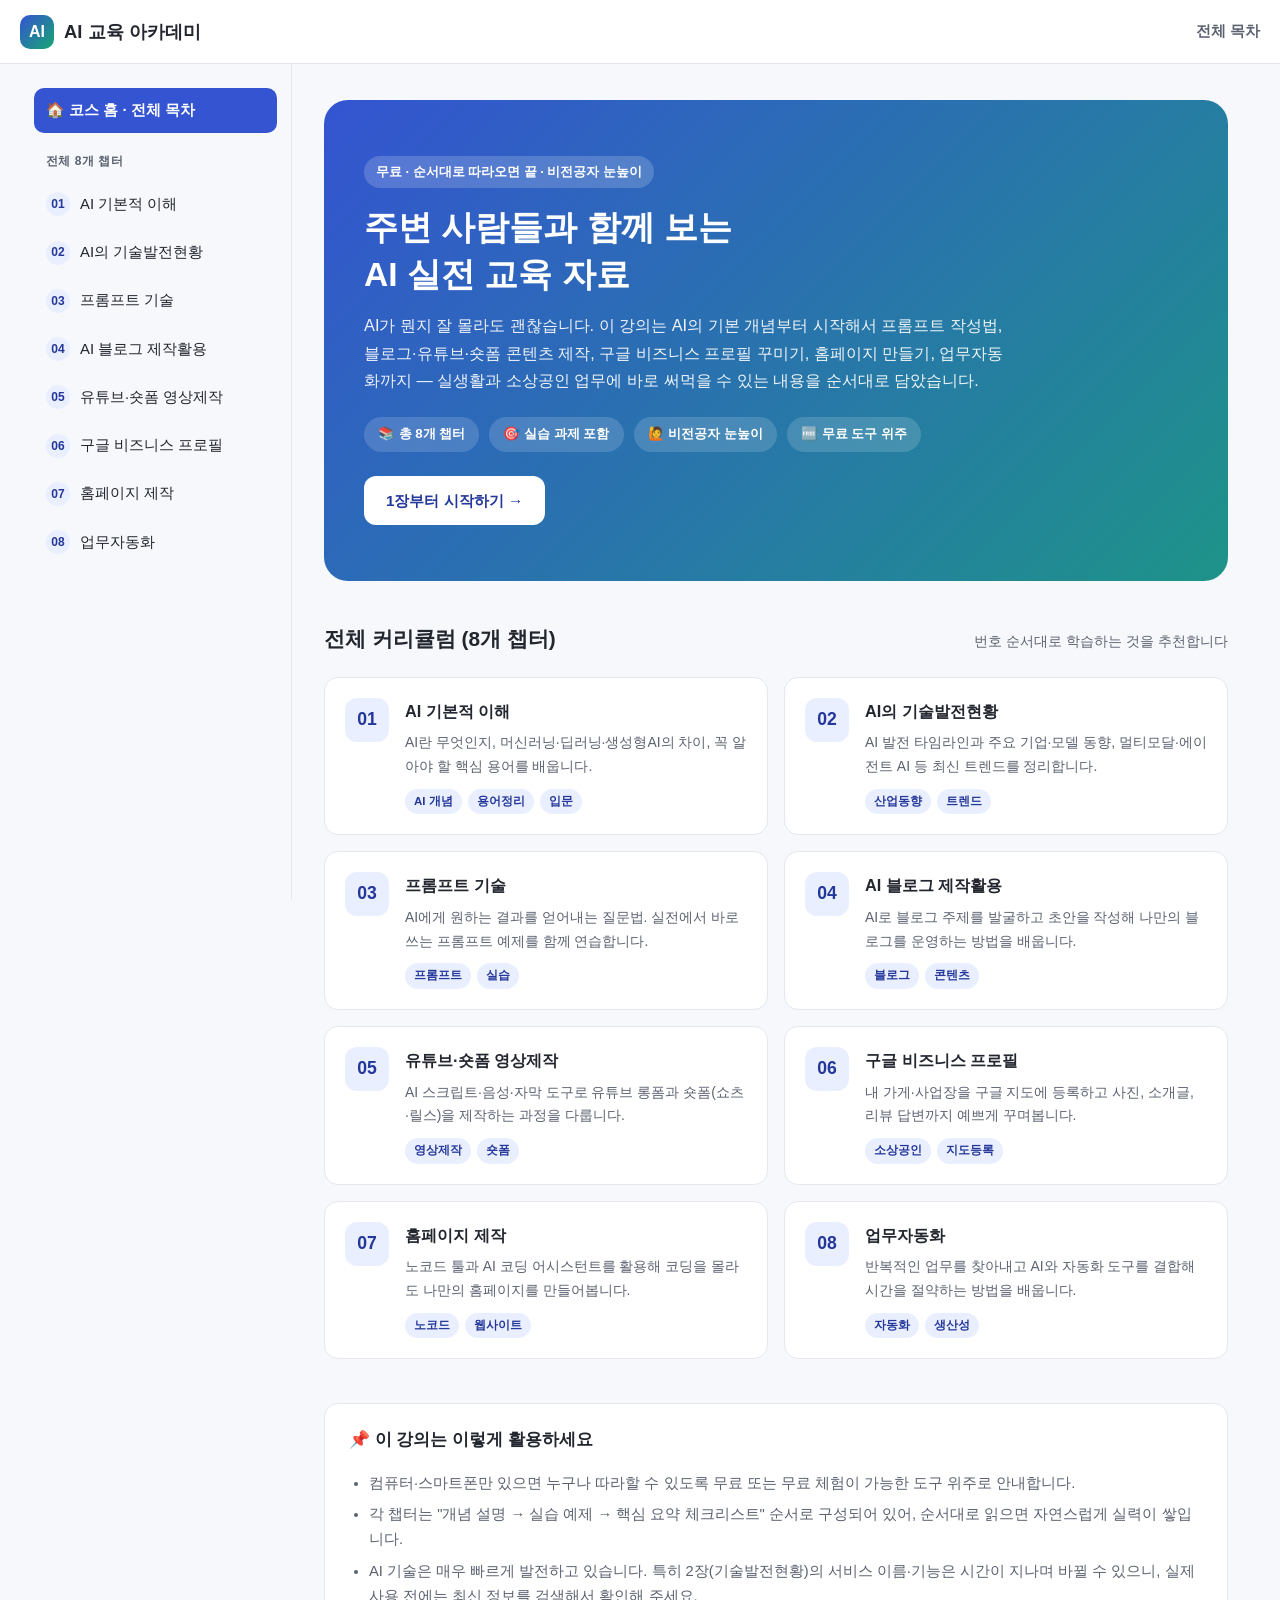
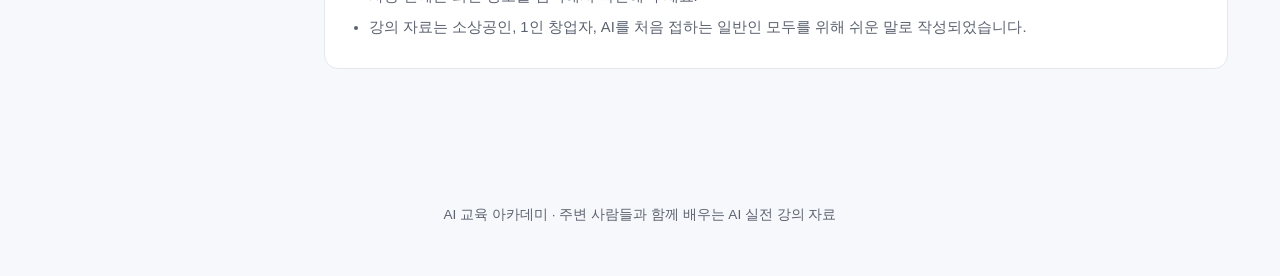
==== index.html @ 2a963ae1 "Add AI education homepage with 8 chapters Static HTML/CSS/JS site covering AI basics, tech trends, p" ====
<!DOCTYPE html>
<html lang="ko">
<head>
<meta charset="UTF-8">
<meta name="viewport" content="width=device-width, initial-scale=1.0">
<title>AI 교육 아카데미 - 주변 사람들을 위한 AI 실전 강의</title>
<meta name="description" content="AI 기초부터 프롬프트, 블로그·영상 제작, 구글 비즈니스 프로필, 홈페이지 제작, 업무자동화까지 8개 챕터로 배우는 AI 실전 교육 자료">
<link rel="stylesheet" href="assets/css/style.css">
</head>
<body data-page="home">

<header class="site-header">
  <a class="brand" href="index.html"><span class="logo-badge">AI</span> AI 교육 아카데미</a>
  <div class="header-actions">
    <a class="header-home-link" href="index.html">전체 목차</a>
    <button class="hamburger" id="hamburger" aria-label="메뉴 열기"><span></span><span></span><span></span></button>
  </div>
</header>

<div class="sidebar-overlay" id="sidebar-overlay"></div>

<div class="layout">
  <nav id="sidebar" aria-label="챕터 목차"></nav>

  <main>
    <section class="hero">
      <span class="hero-eyebrow">무료 · 순서대로 따라오면 끝 · 비전공자 눈높이</span>
      <h1>주변 사람들과 함께 보는<br>AI 실전 교육 자료</h1>
      <p>
        AI가 뭔지 잘 몰라도 괜찮습니다. 이 강의는 AI의 기본 개념부터 시작해서
        프롬프트 작성법, 블로그·유튜브·숏폼 콘텐츠 제작, 구글 비즈니스 프로필 꾸미기,
        홈페이지 만들기, 업무자동화까지 &mdash; 실생활과 소상공인 업무에 바로 써먹을 수 있는
        내용을 순서대로 담았습니다.
      </p>
      <div class="hero-meta">
        <span>📚 총 8개 챕터</span>
        <span>🎯 실습 과제 포함</span>
        <span>🙋 비전공자 눈높이</span>
        <span>🆓 무료 도구 위주</span>
      </div>
      <a class="hero-btn" href="chapters/01-ai-basics.html">1장부터 시작하기 →</a>
    </section>

    <div class="section-heading">
      <h2>전체 커리큘럼 (8개 챕터)</h2>
      <p>번호 순서대로 학습하는 것을 추천합니다</p>
    </div>

    <div class="chapter-grid">

      <a class="chapter-card" href="chapters/01-ai-basics.html">
        <div class="num-badge">01</div>
        <div>
          <h3>AI 기본적 이해</h3>
          <p>AI란 무엇인지, 머신러닝·딥러닝·생성형AI의 차이, 꼭 알아야 할 핵심 용어를 배웁니다.</p>
          <div class="tag-row"><span class="tag">AI 개념</span><span class="tag">용어정리</span><span class="tag">입문</span></div>
        </div>
      </a>

      <a class="chapter-card" href="chapters/02-ai-trends.html">
        <div class="num-badge">02</div>
        <div>
          <h3>AI의 기술발전현황</h3>
          <p>AI 발전 타임라인과 주요 기업·모델 동향, 멀티모달·에이전트 AI 등 최신 트렌드를 정리합니다.</p>
          <div class="tag-row"><span class="tag">산업동향</span><span class="tag">트렌드</span></div>
        </div>
      </a>

      <a class="chapter-card" href="chapters/03-prompt-engineering.html">
        <div class="num-badge">03</div>
        <div>
          <h3>프롬프트 기술</h3>
          <p>AI에게 원하는 결과를 얻어내는 질문법. 실전에서 바로 쓰는 프롬프트 예제를 함께 연습합니다.</p>
          <div class="tag-row"><span class="tag">프롬프트</span><span class="tag">실습</span></div>
        </div>
      </a>

      <a class="chapter-card" href="chapters/04-ai-blog.html">
        <div class="num-badge">04</div>
        <div>
          <h3>AI 블로그 제작활용</h3>
          <p>AI로 블로그 주제를 발굴하고 초안을 작성해 나만의 블로그를 운영하는 방법을 배웁니다.</p>
          <div class="tag-row"><span class="tag">블로그</span><span class="tag">콘텐츠</span></div>
        </div>
      </a>

      <a class="chapter-card" href="chapters/05-video-shorts.html">
        <div class="num-badge">05</div>
        <div>
          <h3>유튜브·숏폼 영상제작</h3>
          <p>AI 스크립트·음성·자막 도구로 유튜브 롱폼과 숏폼(쇼츠·릴스)을 제작하는 과정을 다룹니다.</p>
          <div class="tag-row"><span class="tag">영상제작</span><span class="tag">숏폼</span></div>
        </div>
      </a>

      <a class="chapter-card" href="chapters/06-google-business-profile.html">
        <div class="num-badge">06</div>
        <div>
          <h3>구글 비즈니스 프로필</h3>
          <p>내 가게·사업장을 구글 지도에 등록하고 사진, 소개글, 리뷰 답변까지 예쁘게 꾸며봅니다.</p>
          <div class="tag-row"><span class="tag">소상공인</span><span class="tag">지도등록</span></div>
        </div>
      </a>

      <a class="chapter-card" href="chapters/07-homepage-building.html">
        <div class="num-badge">07</div>
        <div>
          <h3>홈페이지 제작</h3>
          <p>노코드 툴과 AI 코딩 어시스턴트를 활용해 코딩을 몰라도 나만의 홈페이지를 만들어봅니다.</p>
          <div class="tag-row"><span class="tag">노코드</span><span class="tag">웹사이트</span></div>
        </div>
      </a>

      <a class="chapter-card" href="chapters/08-work-automation.html">
        <div class="num-badge">08</div>
        <div>
          <h3>업무자동화</h3>
          <p>반복적인 업무를 찾아내고 AI와 자동화 도구를 결합해 시간을 절약하는 방법을 배웁니다.</p>
          <div class="tag-row"><span class="tag">자동화</span><span class="tag">생산성</span></div>
        </div>
      </a>

    </div>

    <div class="info-box">
      <h3>📌 이 강의는 이렇게 활용하세요</h3>
      <ul>
        <li>컴퓨터·스마트폰만 있으면 누구나 따라할 수 있도록 무료 또는 무료 체험이 가능한 도구 위주로 안내합니다.</li>
        <li>각 챕터는 "개념 설명 → 실습 예제 → 핵심 요약 체크리스트" 순서로 구성되어 있어, 순서대로 읽으면 자연스럽게 실력이 쌓입니다.</li>
        <li>AI 기술은 매우 빠르게 발전하고 있습니다. 특히 2장(기술발전현황)의 서비스 이름·기능은 시간이 지나며 바뀔 수 있으니, 실제 사용 전에는 최신 정보를 검색해서 확인해 주세요.</li>
        <li>강의 자료는 소상공인, 1인 창업자, AI를 처음 접하는 일반인 모두를 위해 쉬운 말로 작성되었습니다.</li>
      </ul>
    </div>
  </main>
</div>

<footer class="site-footer">
  AI 교육 아카데미 · 주변 사람들과 함께 배우는 AI 실전 강의 자료
</footer>

<script src="assets/js/nav.js"></script>
</body>
</html>
---- assets/css/style.css ----
/* =========================================================
   AI 교육 아카데미 - 공통 스타일시트
   ========================================================= */

:root {
  --color-bg: #f7f8fb;
  --color-surface: #ffffff;
  --color-border: #e4e7ee;
  --color-text: #22262f;
  --color-text-muted: #5b6270;
  --color-primary: #3454d1;
  --color-primary-dark: #24379a;
  --color-primary-light: #eaefff;
  --color-accent: #17a673;
  --color-warn-bg: #fff7e6;
  --color-warn-border: #f3d38a;
  --sidebar-width: 272px;
  --header-height: 64px;
  --radius: 14px;
  --shadow: 0 2px 10px rgba(20, 24, 40, 0.06);
  --shadow-lg: 0 12px 32px rgba(20, 24, 40, 0.12);
  font-size: 16px;
}

* { box-sizing: border-box; }

html, body {
  margin: 0;
  padding: 0;
}

body {
  font-family: "Pretendard", "Apple SD Gothic Neo", "Malgun Gothic", "Segoe UI", sans-serif;
  background: var(--color-bg);
  color: var(--color-text);
  line-height: 1.7;
  -webkit-font-smoothing: antialiased;
}

a { color: var(--color-primary); text-decoration: none; }
a:hover { text-decoration: underline; }

img { max-width: 100%; display: block; }

/* ---------- 헤더 ---------- */
.site-header {
  position: sticky;
  top: 0;
  z-index: 40;
  height: var(--header-height);
  display: flex;
  align-items: center;
  justify-content: space-between;
  padding: 0 20px;
  background: var(--color-surface);
  border-bottom: 1px solid var(--color-border);
}

.brand {
  display: flex;
  align-items: center;
  gap: 10px;
  font-weight: 800;
  font-size: 1.15rem;
  color: var(--color-text);
}

.brand:hover { text-decoration: none; }

.brand .logo-badge {
  display: inline-flex;
  align-items: center;
  justify-content: center;
  width: 34px;
  height: 34px;
  border-radius: 10px;
  background: linear-gradient(135deg, var(--color-primary), var(--color-accent));
  color: #fff;
  font-size: 1rem;
  font-weight: 900;
}

.header-actions {
  display: flex;
  align-items: center;
  gap: 14px;
}

.header-home-link {
  font-size: 0.92rem;
  color: var(--color-text-muted);
  font-weight: 600;
}

.hamburger {
  display: none;
  width: 40px;
  height: 40px;
  border-radius: 8px;
  border: 1px solid var(--color-border);
  background: var(--color-surface);
  cursor: pointer;
  align-items: center;
  justify-content: center;
  flex-direction: column;
  gap: 4px;
}

.hamburger span {
  width: 18px;
  height: 2px;
  background: var(--color-text);
  border-radius: 2px;
}

/* ---------- 레이아웃 ---------- */
.layout {
  display: flex;
  align-items: flex-start;
  max-width: 1240px;
  margin: 0 auto;
}

.sidebar-overlay {
  display: none;
  position: fixed;
  inset: 0;
  background: rgba(15, 18, 30, 0.45);
  z-index: 45;
}

.sidebar-overlay.open { display: block; }

#sidebar {
  width: var(--sidebar-width);
  flex-shrink: 0;
  position: sticky;
  top: var(--header-height);
  height: calc(100vh - var(--header-height));
  overflow-y: auto;
  padding: 24px 14px 40px;
  border-right: 1px solid var(--color-border);
}

.sidebar-section-label {
  font-size: 0.75rem;
  font-weight: 700;
  letter-spacing: 0.04em;
  color: var(--color-text-muted);
  text-transform: uppercase;
  padding: 6px 12px 10px;
}

.sidebar-nav-list {
  list-style: none;
  margin: 0;
  padding: 0;
  display: flex;
  flex-direction: column;
  gap: 3px;
}

.sidebar-nav-list a {
  display: flex;
  align-items: center;
  gap: 10px;
  padding: 10px 12px;
  border-radius: 10px;
  color: var(--color-text);
  font-size: 0.93rem;
  font-weight: 500;
}

.sidebar-nav-list a:hover {
  background: var(--color-primary-light);
  text-decoration: none;
}

.sidebar-nav-list a.active {
  background: var(--color-primary);
  color: #fff;
  font-weight: 700;
}

.sidebar-nav-list .chap-num {
  display: inline-flex;
  align-items: center;
  justify-content: center;
  width: 24px;
  height: 24px;
  border-radius: 50%;
  background: var(--color-primary-light);
  color: var(--color-primary-dark);
  font-size: 0.75rem;
  font-weight: 800;
  flex-shrink: 0;
}

.sidebar-nav-list a.active .chap-num {
  background: rgba(255,255,255,0.25);
  color: #fff;
}

.sidebar-home-link {
  display: block;
  padding: 10px 12px;
  margin-bottom: 12px;
  border-radius: 10px;
  font-weight: 700;
  font-size: 0.93rem;
  color: var(--color-text);
}

.sidebar-home-link:hover { background: var(--color-primary-light); text-decoration: none; }
.sidebar-home-link.active { background: var(--color-primary); color: #fff; }

.sidebar-close-btn {
  display: none;
}

main {
  flex: 1;
  min-width: 0;
  padding: 36px 32px 80px;
}

/* ---------- 홈 히어로 ---------- */
.hero {
  padding: 56px 40px;
  border-radius: 24px;
  background: linear-gradient(135deg, #3454d1 0%, #17a673 130%);
  color: #fff;
  margin-bottom: 40px;
}

.hero-eyebrow {
  display: inline-block;
  padding: 5px 12px;
  border-radius: 999px;
  background: rgba(255,255,255,0.18);
  font-size: 0.8rem;
  font-weight: 700;
  margin-bottom: 16px;
}

.hero h1 {
  font-size: 2.1rem;
  margin: 0 0 14px;
  line-height: 1.4;
}

.hero p {
  font-size: 1.02rem;
  max-width: 640px;
  color: rgba(255,255,255,0.92);
  margin: 0 0 22px;
}

.hero-meta {
  display: flex;
  flex-wrap: wrap;
  gap: 10px;
}

.hero-meta span {
  background: rgba(255,255,255,0.15);
  border-radius: 999px;
  padding: 6px 14px;
  font-size: 0.83rem;
  font-weight: 600;
}

.hero-btn {
  display: inline-flex;
  align-items: center;
  gap: 6px;
  margin-top: 24px;
  padding: 12px 22px;
  border-radius: 12px;
  background: #fff;
  color: var(--color-primary-dark);
  font-weight: 800;
  font-size: 0.95rem;
}

.hero-btn:hover { text-decoration: none; opacity: 0.92; }

/* ---------- 섹션 타이틀 ---------- */
.section-heading {
  display: flex;
  align-items: baseline;
  justify-content: space-between;
  margin: 8px 0 20px;
}

.section-heading h2 {
  font-size: 1.3rem;
  margin: 0;
}

.section-heading p {
  margin: 0;
  color: var(--color-text-muted);
  font-size: 0.9rem;
}

/* ---------- 챕터 카드 그리드 (홈) ---------- */
.chapter-grid {
  display: grid;
  grid-template-columns: repeat(2, 1fr);
  gap: 16px;
  margin-bottom: 44px;
}

.chapter-card {
  display: flex;
  gap: 16px;
  padding: 20px;
  background: var(--color-surface);
  border: 1px solid var(--color-border);
  border-radius: var(--radius);
  color: var(--color-text);
  transition: transform 0.15s ease, box-shadow 0.15s ease, border-color 0.15s ease;
}

.chapter-card:hover {
  text-decoration: none;
  transform: translateY(-3px);
  box-shadow: var(--shadow-lg);
  border-color: var(--color-primary);
}

.chapter-card .num-badge {
  flex-shrink: 0;
  width: 44px;
  height: 44px;
  border-radius: 12px;
  background: var(--color-primary-light);
  color: var(--color-primary-dark);
  display: flex;
  align-items: center;
  justify-content: center;
  font-weight: 900;
  font-size: 1.1rem;
}

.chapter-card h3 {
  margin: 0 0 6px;
  font-size: 1.02rem;
}

.chapter-card p {
  margin: 0;
  font-size: 0.87rem;
  color: var(--color-text-muted);
}

.chapter-card .tag-row {
  margin-top: 10px;
  display: flex;
  gap: 6px;
  flex-wrap: wrap;
}

.chapter-card .tag {
  font-size: 0.72rem;
  font-weight: 700;
  padding: 3px 9px;
  border-radius: 999px;
  background: var(--color-primary-light);
  color: var(--color-primary-dark);
}

/* ---------- 안내 박스 (홈 하단) ---------- */
.info-box {
  padding: 22px 24px;
  border-radius: var(--radius);
  background: var(--color-surface);
  border: 1px solid var(--color-border);
  margin-bottom: 24px;
}

.info-box h3 { margin-top: 0; font-size: 1.05rem; }
.info-box ul { margin: 8px 0 0; padding-left: 20px; }
.info-box li { margin-bottom: 6px; font-size: 0.92rem; color: var(--color-text-muted); }

/* ---------- 챕터 본문 ---------- */
.chapter-header {
  margin-bottom: 28px;
}

.chapter-eyebrow {
  display: inline-flex;
  align-items: center;
  gap: 8px;
  font-size: 0.82rem;
  font-weight: 800;
  color: var(--color-primary);
  text-transform: uppercase;
  letter-spacing: 0.03em;
  margin-bottom: 10px;
}

.chapter-header h1 {
  font-size: 1.9rem;
  margin: 0 0 12px;
  line-height: 1.4;
}

.chapter-subtitle {
  color: var(--color-text-muted);
  font-size: 1rem;
  max-width: 760px;
  margin: 0;
}

.goal-box {
  margin-top: 22px;
  padding: 18px 20px;
  border-radius: var(--radius);
  background: var(--color-primary-light);
  border: 1px solid #d6e0ff;
}

.goal-box h2 {
  margin: 0 0 10px;
  font-size: 0.95rem;
  color: var(--color-primary-dark);
}

.goal-box ul {
  margin: 0;
  padding-left: 20px;
}

.goal-box li { margin-bottom: 4px; font-size: 0.92rem; }

.content-section {
  margin: 36px 0;
  padding-top: 4px;
}

.content-section h2 {
  font-size: 1.32rem;
  border-left: 5px solid var(--color-primary);
  padding-left: 12px;
  margin: 0 0 16px;
}

.content-section h3 {
  font-size: 1.06rem;
  margin: 22px 0 10px;
  color: var(--color-primary-dark);
}

.content-section p { margin: 0 0 14px; }

.content-section ul, .content-section ol {
  margin: 0 0 14px;
  padding-left: 22px;
}

.content-section li { margin-bottom: 6px; }

/* 카드형 리스트 (2열 정보 비교 등) */
.compare-grid {
  display: grid;
  grid-template-columns: repeat(auto-fit, minmax(220px, 1fr));
  gap: 14px;
  margin: 16px 0 20px;
}

.compare-card {
  padding: 16px 18px;
  border-radius: 12px;
  background: var(--color-surface);
  border: 1px solid var(--color-border);
}

.compare-card h4 {
  margin: 0 0 8px;
  font-size: 0.95rem;
  color: var(--color-primary-dark);
}

.compare-card p, .compare-card ul { font-size: 0.88rem; color: var(--color-text-muted); margin: 0; }
.compare-card ul { padding-left: 18px; margin-top: 6px; }

/* 표 */
.data-table {
  width: 100%;
  border-collapse: collapse;
  margin: 14px 0 22px;
  font-size: 0.89rem;
  background: var(--color-surface);
  border-radius: 10px;
  overflow: hidden;
  box-shadow: var(--shadow);
}

.data-table th, .data-table td {
  padding: 10px 14px;
  border-bottom: 1px solid var(--color-border);
  text-align: left;
}

.data-table th {
  background: var(--color-primary-light);
  color: var(--color-primary-dark);
  font-weight: 700;
}

.data-table tr:last-child td { border-bottom: none; }

/* 타임라인 */
.timeline {
  list-style: none;
  margin: 16px 0 22px;
  padding: 0;
  border-left: 2px solid var(--color-border);
}

.timeline li {
  position: relative;
  padding: 2px 0 20px 22px;
}

.timeline li::before {
  content: "";
  position: absolute;
  left: -7px;
  top: 4px;
  width: 12px;
  height: 12px;
  border-radius: 50%;
  background: var(--color-primary);
  border: 2px solid #fff;
  box-shadow: 0 0 0 2px var(--color-primary-light);
}

.timeline .t-year {
  font-weight: 800;
  color: var(--color-primary-dark);
  font-size: 0.85rem;
  display: block;
  margin-bottom: 2px;
}

/* 프롬프트/코드 예시 박스 */
.prompt-box {
  background: #12161f;
  color: #e7ecf7;
  border-radius: 12px;
  padding: 16px 18px;
  margin: 14px 0 20px;
  font-family: "Consolas", "D2Coding", monospace;
  font-size: 0.85rem;
  line-height: 1.65;
  white-space: pre-wrap;
  overflow-x: auto;
}

.prompt-box .label {
  display: block;
  font-family: inherit;
  color: #8ea8ff;
  font-weight: 700;
  margin-bottom: 8px;
  font-size: 0.75rem;
  letter-spacing: 0.05em;
  text-transform: uppercase;
}

/* 실습 박스 */
.practice-box {
  margin: 20px 0;
  padding: 20px 22px;
  border-radius: var(--radius);
  background: #ecfbf4;
  border: 1px solid #b9ecd6;
}

.practice-box h3 {
  margin: 0 0 10px;
  color: #0e7a54;
  font-size: 1rem;
  display: flex;
  align-items: center;
  gap: 8px;
}

.practice-box ol, .practice-box ul { margin: 0; padding-left: 20px; }
.practice-box li { margin-bottom: 6px; font-size: 0.92rem; }

/* 경고/참고 박스 */
.note-box {
  margin: 20px 0;
  padding: 16px 20px;
  border-radius: var(--radius);
  background: var(--color-warn-bg);
  border: 1px solid var(--color-warn-border);
  font-size: 0.9rem;
}

.note-box strong { color: #8a5a00; }

/* 체크리스트 요약 박스 */
.summary-box {
  margin: 40px 0 24px;
  padding: 22px 24px;
  border-radius: var(--radius);
  background: linear-gradient(135deg, #eef2ff, #eafff5);
  border: 1px solid #d7e2ff;
}

.summary-box h2 {
  margin: 0 0 12px;
  font-size: 1.1rem;
  border: none;
  padding: 0;
}

.checklist { list-style: none; margin: 0; padding: 0; }

.checklist li {
  display: flex;
  align-items: flex-start;
  gap: 10px;
  padding: 6px 0;
  font-size: 0.92rem;
}

.checklist li::before {
  content: "✔";
  color: var(--color-accent);
  font-weight: 900;
  flex-shrink: 0;
  margin-top: 1px;
}

/* 이전/다음 챕터 네비게이션 */
.chapter-pager {
  display: flex;
  gap: 16px;
  margin-top: 32px;
}

.pager-link {
  flex: 1;
  padding: 16px 18px;
  border-radius: var(--radius);
  border: 1px solid var(--color-border);
  background: var(--color-surface);
  color: var(--color-text);
  display: flex;
  flex-direction: column;
  gap: 4px;
}

.pager-link:hover {
  border-color: var(--color-primary);
  text-decoration: none;
}

.pager-link.next { text-align: right; align-items: flex-end; }

.pager-label {
  font-size: 0.75rem;
  font-weight: 700;
  color: var(--color-text-muted);
  text-transform: uppercase;
}

.pager-title { font-weight: 700; font-size: 0.95rem; }

.pager-spacer { flex: 1; }

/* 태그 pill */
.tag-pill {
  display: inline-block;
  font-size: 0.72rem;
  font-weight: 700;
  padding: 3px 10px;
  border-radius: 999px;
  background: var(--color-primary-light);
  color: var(--color-primary-dark);
  margin: 0 6px 6px 0;
}

/* 푸터 */
.site-footer {
  text-align: center;
  padding: 30px 20px 50px;
  color: var(--color-text-muted);
  font-size: 0.85rem;
}

/* ---------- 반응형 ---------- */
@media (max-width: 900px) {
  .chapter-grid { grid-template-columns: 1fr; }

  .hamburger { display: inline-flex; }

  #sidebar {
    position: fixed;
    left: 0;
    top: 0;
    height: 100vh;
    z-index: 50;
    background: var(--color-surface);
    transform: translateX(-100%);
    transition: transform 0.2s ease;
    box-shadow: var(--shadow-lg);
    padding-top: 16px;
  }

  #sidebar.open { transform: translateX(0); }

  .sidebar-close-btn {
    display: block;
    margin: 0 12px 14px auto;
    width: 32px;
    height: 32px;
    border-radius: 8px;
    border: 1px solid var(--color-border);
    background: var(--color-bg);
    cursor: pointer;
    font-size: 1rem;
  }

  main { padding: 24px 18px 60px; }

  .hero { padding: 32px 22px; border-radius: 18px; }
  .hero h1 { font-size: 1.5rem; }

  .chapter-pager { flex-direction: column; }
  .pager-link.next { align-items: flex-start; text-align: left; }
}

@media (max-width: 560px) {
  .header-home-link { display: none; }
}
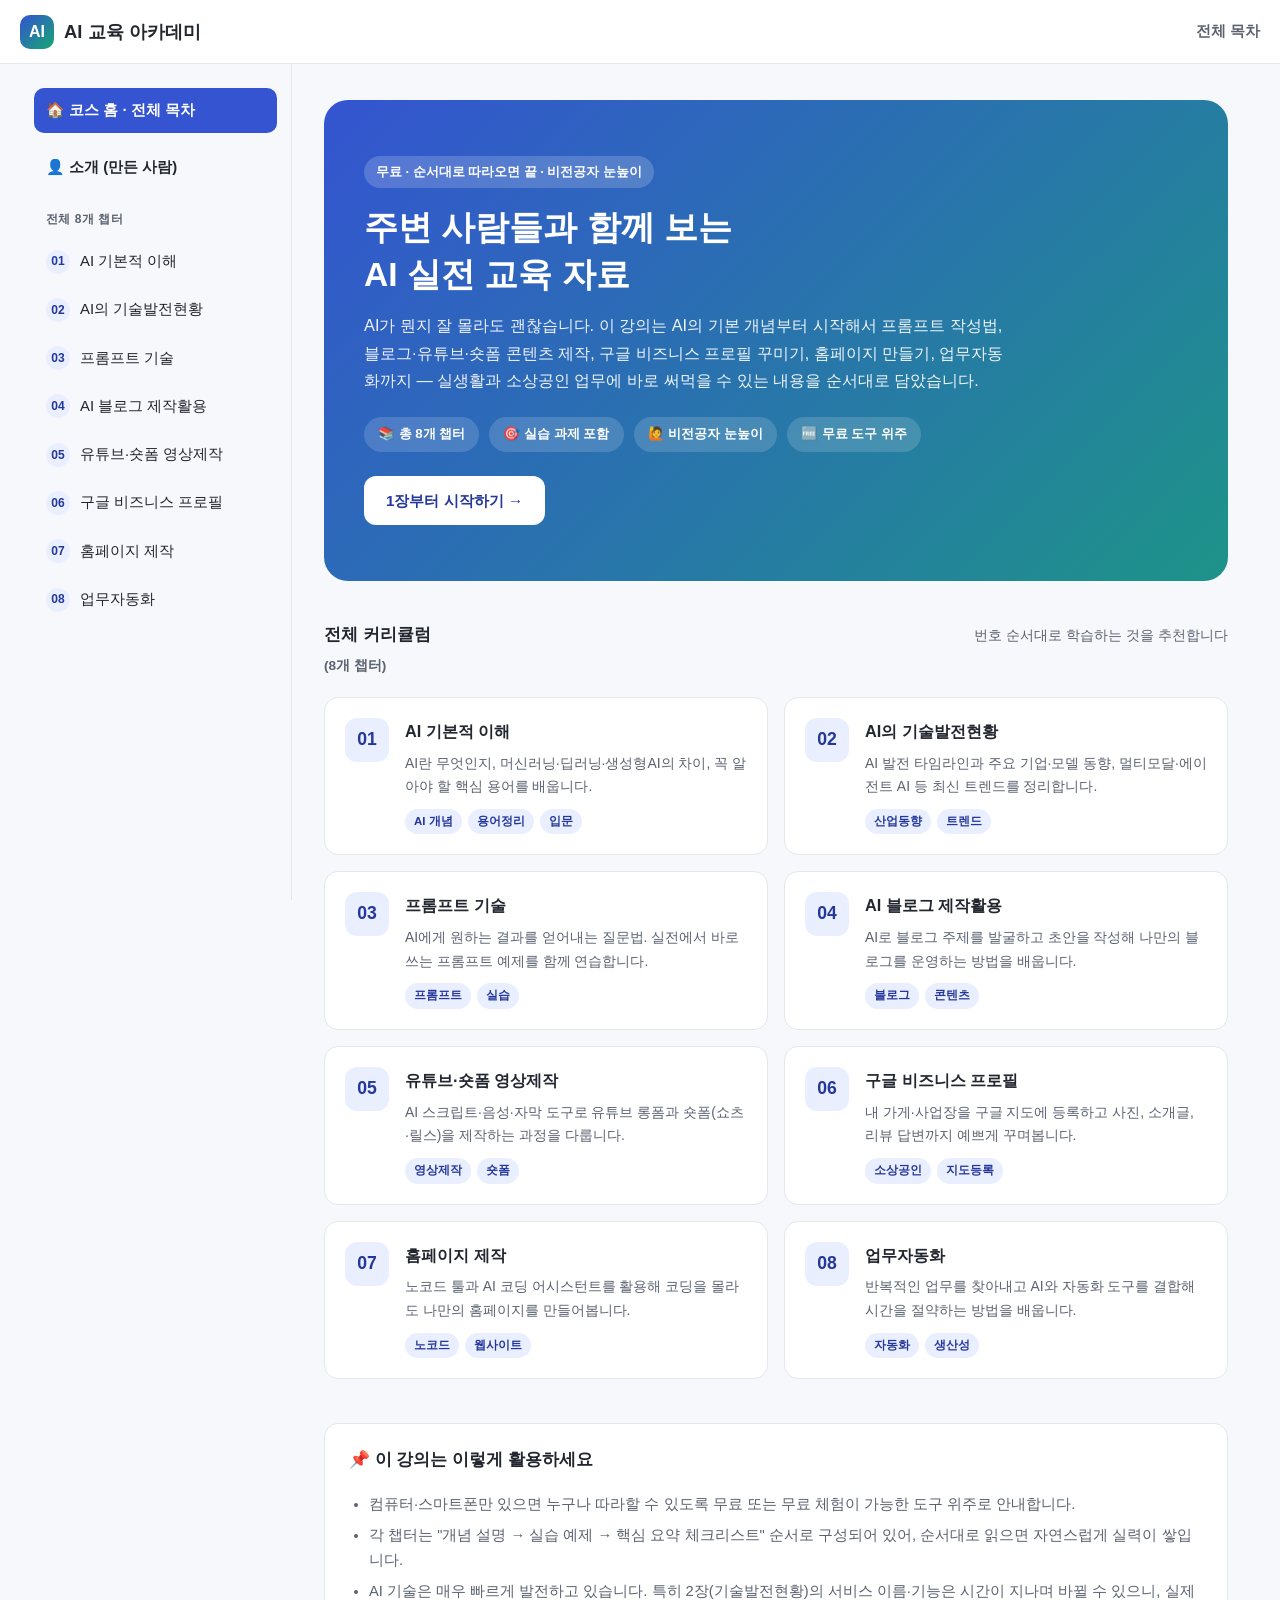
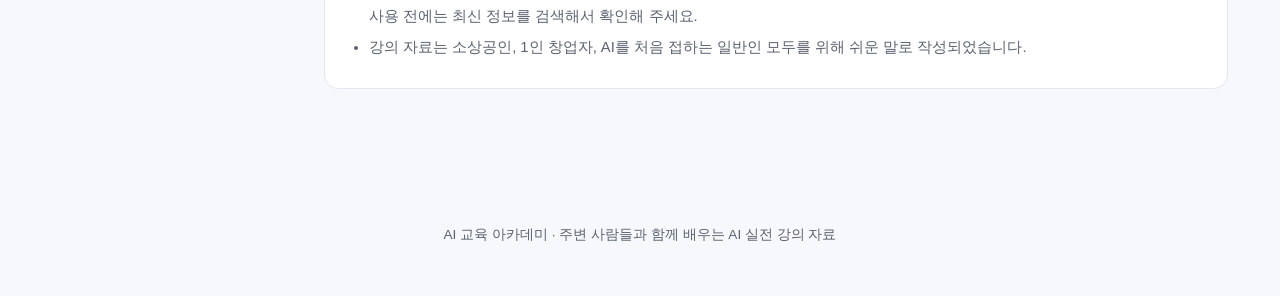
==== commit a5704a4e: "Add creator about section and refine curriculum heading - Add hidden About/소개 section (profile, care" ====
--- a/index.html
+++ b/index.html
@@ -41,8 +41,69 @@
       <a class="hero-btn" href="chapters/01-ai-basics.html">1장부터 시작하기 →</a>
     </section>
 
+    <section class="content-section about-section is-hidden" id="about">
+      <h2>👤 이 강의를 만든 사람</h2>
+
+      <div class="profile-hero">
+        <div class="profile-photo">
+          <img src="assets/img/choi-eunyeol-profile.jpg" alt="최은열 프로필 사진">
+        </div>
+        <div class="profile-copy">
+          <span class="profile-eyebrow">Business × Legal × Audit × AI Transformation</span>
+          <h3>최은열 — AI를 잇는 Business Activity &amp; Process 전문가</h3>
+          <p>
+            법무, 리스크관리, 컴플라이언스, 감사, 현장 업무혁신을 거쳐 지금은 KT 계열 조직의 AI 실행과 확산을
+            이끌고 있습니다. 현장을 이해하고 프로세스를 설계하며, 실제로 작동하는 AI 활용으로 연결하는 데
+            강점이 있습니다. 이 강의도 그 경험을 바탕으로, 주변 사람들이 AI를 실생활과 업무에 바로 쓸 수 있도록
+            만들었습니다.
+          </p>
+          <dl class="profile-metrics">
+            <div>
+              <dt>현재 역할</dt>
+              <dd>KTM&amp;S AI확산리더</dd>
+            </div>
+            <div>
+              <dt>Mission</dt>
+              <dd>직영·유통 현장 AX 경험<br>대내외 확산</dd>
+            </div>
+            <div>
+              <dt>주요 성과</dt>
+              <dd>NEXUS AI 프로그램 개발 및 교육 운영</dd>
+            </div>
+          </dl>
+        </div>
+      </div>
+
+      <h3>경력 (Career Journey)</h3>
+      <ul class="timeline">
+        <li><span class="t-year">2025 – Present · KTM&amp;S AI확산리더</span>AI 프로그램 개발 · 교육 프로그램 운영 · 현장 생산성 혁신. KT 계열 조직 구성원의 업무 효율 향상을 위해 AI 프로그램 &lsquo;NEXUS&rsquo;를 개발하고, 현장형 AI 확산을 위한 교육 프로그램을 설계·운영하고 있습니다.</li>
+        <li><span class="t-year">2011 – 2024 · KTM&amp;S 감사실</span>법무 · 리스크관리 · 컴플라이언스 · 업무진단. 감사 현장에서 법규 해석과 내부통제 전반을 다루며 조직의 리스크를 진단하고, 제도와 프로세스를 개선하는 역할을 맡아왔습니다.</li>
+        <li><span class="t-year">2007 – 2011 · 바이더웨이 &amp; 세븐일레븐</span>법률 실무. 계약, 공정거래, 분쟁 대응 등 기업 법무 실무를 수행하며 비즈니스와 제도의 연결 방식을 다뤘습니다.</li>
+        <li><span class="t-year">2003 – 2007 · 대한뉴팜</span>채권관리 담당. 운영 현장에서 수치와 리스크를 함께 보는 업무 기반을 쌓으며 실무 중심의 문제 해결 역량을 키웠습니다.</li>
+      </ul>
+
+      <h3>자격 (Credentials)</h3>
+      <div class="compare-grid">
+        <div class="compare-card">
+          <h4>2010 · 제8회 가맹거래사 합격</h4>
+          <p>계약과 제도에 대한 해석 역량을 실무 전반에 확장해 왔습니다.</p>
+        </div>
+        <div class="compare-card">
+          <h4>2017 · 제28회 공인중개사 합격</h4>
+          <p>권리관계와 이해관계 구조를 해석하는 기반을 넓혔습니다.</p>
+        </div>
+        <div class="compare-card">
+          <h4>2024.05 · CIA Part 1 합격</h4>
+          <p>내부통제와 리스크 기반 감사 체계에 대한 전문성을 보강했습니다.</p>
+        </div>
+      </div>
+
+    </section>
+
     <div class="section-heading">
-      <h2>전체 커리큘럼 (8개 챕터)</h2>
+      <div>
+        <h2>전체 커리큘럼<span class="section-heading-sub">(8개 챕터)</span></h2>
+      </div>
       <p>번호 순서대로 학습하는 것을 추천합니다</p>
     </div>
 
--- a/assets/css/style.css
+++ b/assets/css/style.css
@@ -294,8 +294,16 @@
 }
 
 .section-heading h2 {
-  font-size: 1.3rem;
+  font-size: 1.04rem;
   margin: 0;
+}
+
+.section-heading-sub {
+  display: block;
+  margin-top: 4px;
+  font-size: 0.85rem;
+  font-weight: 600;
+  color: var(--color-text-muted);
 }
 
 .section-heading p {
@@ -695,9 +703,86 @@
   font-size: 0.85rem;
 }
 
+/* ---------- 소개(About) 섹션 ---------- */
+.about-section {
+  margin: 40px 0 48px;
+}
+
+.about-section.is-hidden {
+  display: none;
+}
+
+.profile-hero {
+  display: flex;
+  gap: 28px;
+  align-items: flex-start;
+  padding: 26px;
+  border-radius: var(--radius);
+  background: var(--color-surface);
+  border: 1px solid var(--color-border);
+  margin-bottom: 28px;
+}
+
+.profile-photo {
+  flex-shrink: 0;
+  width: 140px;
+  height: 140px;
+  border-radius: 20px;
+  overflow: hidden;
+  box-shadow: var(--shadow);
+}
+
+.profile-photo img {
+  width: 100%;
+  height: 100%;
+  object-fit: cover;
+}
+
+.profile-copy { flex: 1; min-width: 0; }
+
+.profile-eyebrow {
+  display: inline-block;
+  font-size: 0.78rem;
+  font-weight: 700;
+  color: var(--color-primary);
+  letter-spacing: 0.02em;
+  margin-bottom: 6px;
+}
+
+.profile-copy h3 {
+  margin: 0 0 10px;
+  font-size: 1.2rem;
+}
+
+.profile-copy p { margin: 0 0 16px; color: var(--color-text-muted); }
+
+.profile-metrics {
+  display: grid;
+  grid-template-columns: repeat(3, 1fr);
+  gap: 14px;
+  margin: 0;
+}
+
+.profile-metrics dt {
+  font-size: 0.75rem;
+  font-weight: 700;
+  color: var(--color-text-muted);
+  margin-bottom: 4px;
+}
+
+.profile-metrics dd {
+  margin: 0;
+  font-size: 0.9rem;
+  font-weight: 700;
+  color: var(--color-text);
+}
+
 /* ---------- 반응형 ---------- */
 @media (max-width: 900px) {
   .chapter-grid { grid-template-columns: 1fr; }
+
+  .profile-hero { flex-direction: column; align-items: center; text-align: center; }
+  .profile-metrics { grid-template-columns: 1fr; text-align: left; }
 
   .hamburger { display: inline-flex; }
 
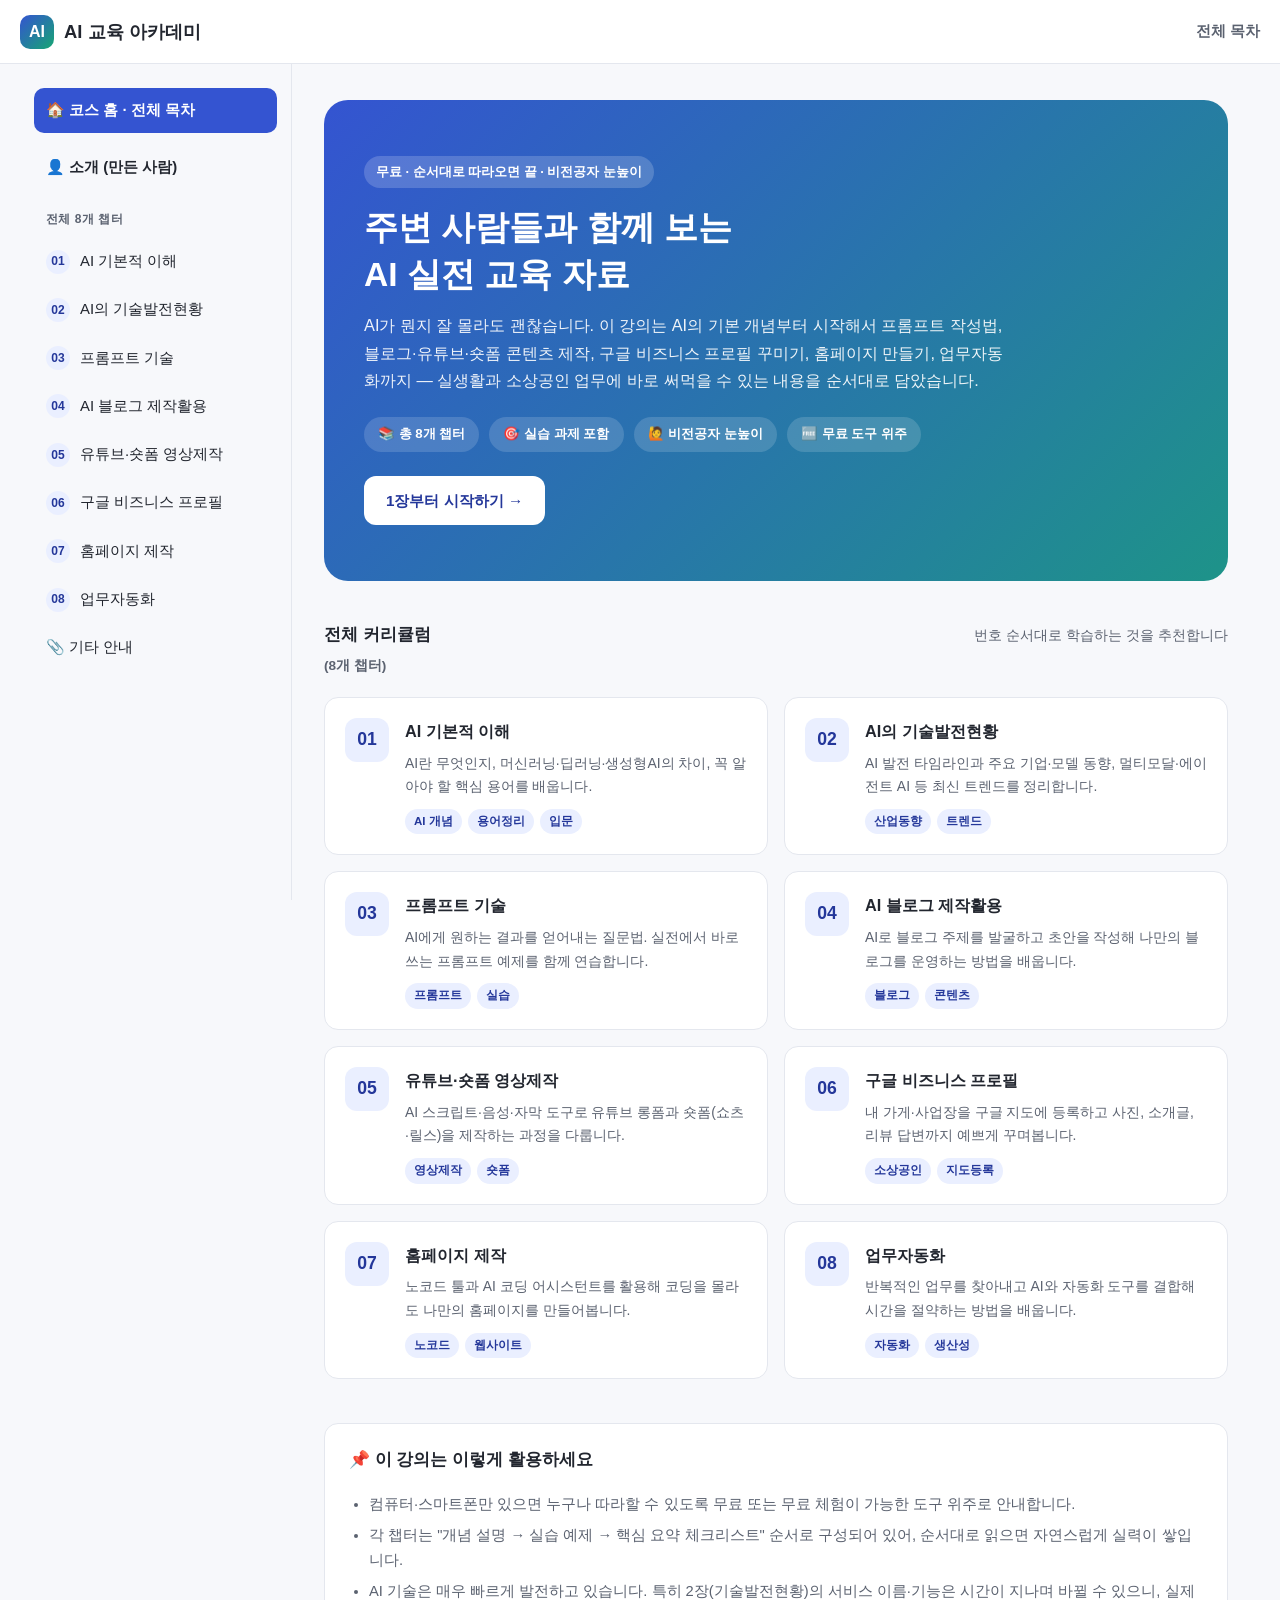
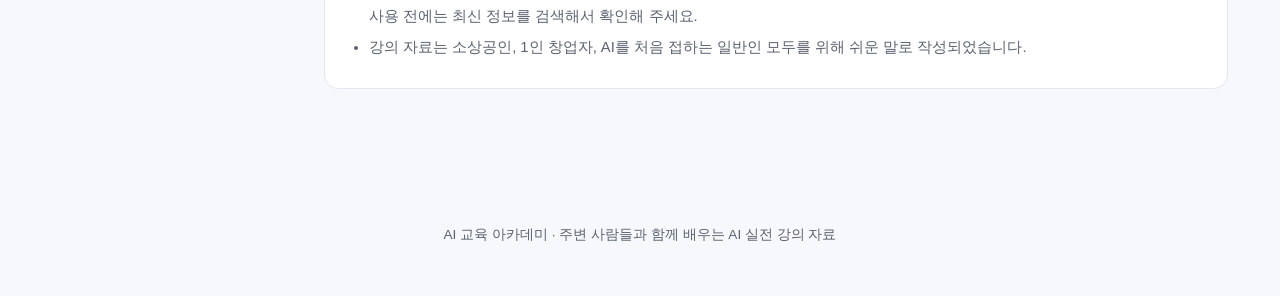
==== commit 37902f9b: "Add chapter intro videos, about-page video gallery, and 기타 안내 page - Embed 인사멘트1/2, AI기본이해, 프롬프트와 숏폼" ====
--- a/index.html
+++ b/index.html
@@ -23,6 +23,7 @@
   <nav id="sidebar" aria-label="챕터 목차"></nav>
 
   <main>
+    <div id="home-view">
     <section class="hero">
       <span class="hero-eyebrow">무료 · 순서대로 따라오면 끝 · 비전공자 눈높이</span>
       <h1>주변 사람들과 함께 보는<br>AI 실전 교육 자료</h1>
@@ -41,8 +42,106 @@
       <a class="hero-btn" href="chapters/01-ai-basics.html">1장부터 시작하기 →</a>
     </section>
 
+    <div class="section-heading">
+      <div>
+        <h2>전체 커리큘럼<span class="section-heading-sub">(8개 챕터)</span></h2>
+      </div>
+      <p>번호 순서대로 학습하는 것을 추천합니다</p>
+    </div>
+
+    <div class="chapter-grid">
+
+      <a class="chapter-card" href="chapters/01-ai-basics.html">
+        <div class="num-badge">01</div>
+        <div>
+          <h3>AI 기본적 이해</h3>
+          <p>AI란 무엇인지, 머신러닝·딥러닝·생성형AI의 차이, 꼭 알아야 할 핵심 용어를 배웁니다.</p>
+          <div class="tag-row"><span class="tag">AI 개념</span><span class="tag">용어정리</span><span class="tag">입문</span></div>
+        </div>
+      </a>
+
+      <a class="chapter-card" href="chapters/02-ai-trends.html">
+        <div class="num-badge">02</div>
+        <div>
+          <h3>AI의 기술발전현황</h3>
+          <p>AI 발전 타임라인과 주요 기업·모델 동향, 멀티모달·에이전트 AI 등 최신 트렌드를 정리합니다.</p>
+          <div class="tag-row"><span class="tag">산업동향</span><span class="tag">트렌드</span></div>
+        </div>
+      </a>
+
+      <a class="chapter-card" href="chapters/03-prompt-engineering.html">
+        <div class="num-badge">03</div>
+        <div>
+          <h3>프롬프트 기술</h3>
+          <p>AI에게 원하는 결과를 얻어내는 질문법. 실전에서 바로 쓰는 프롬프트 예제를 함께 연습합니다.</p>
+          <div class="tag-row"><span class="tag">프롬프트</span><span class="tag">실습</span></div>
+        </div>
+      </a>
+
+      <a class="chapter-card" href="chapters/04-ai-blog.html">
+        <div class="num-badge">04</div>
+        <div>
+          <h3>AI 블로그 제작활용</h3>
+          <p>AI로 블로그 주제를 발굴하고 초안을 작성해 나만의 블로그를 운영하는 방법을 배웁니다.</p>
+          <div class="tag-row"><span class="tag">블로그</span><span class="tag">콘텐츠</span></div>
+        </div>
+      </a>
+
+      <a class="chapter-card" href="chapters/05-video-shorts.html">
+        <div class="num-badge">05</div>
+        <div>
+          <h3>유튜브·숏폼 영상제작</h3>
+          <p>AI 스크립트·음성·자막 도구로 유튜브 롱폼과 숏폼(쇼츠·릴스)을 제작하는 과정을 다룹니다.</p>
+          <div class="tag-row"><span class="tag">영상제작</span><span class="tag">숏폼</span></div>
+        </div>
+      </a>
+
+      <a class="chapter-card" href="chapters/06-google-business-profile.html">
+        <div class="num-badge">06</div>
+        <div>
+          <h3>구글 비즈니스 프로필</h3>
+          <p>내 가게·사업장을 구글 지도에 등록하고 사진, 소개글, 리뷰 답변까지 예쁘게 꾸며봅니다.</p>
+          <div class="tag-row"><span class="tag">소상공인</span><span class="tag">지도등록</span></div>
+        </div>
+      </a>
+
+      <a class="chapter-card" href="chapters/07-homepage-building.html">
+        <div class="num-badge">07</div>
+        <div>
+          <h3>홈페이지 제작</h3>
+          <p>노코드 툴과 AI 코딩 어시스턴트를 활용해 코딩을 몰라도 나만의 홈페이지를 만들어봅니다.</p>
+          <div class="tag-row"><span class="tag">노코드</span><span class="tag">웹사이트</span></div>
+        </div>
+      </a>
+
+      <a class="chapter-card" href="chapters/08-work-automation.html">
+        <div class="num-badge">08</div>
+        <div>
+          <h3>업무자동화</h3>
+          <p>반복적인 업무를 찾아내고 AI와 자동화 도구를 결합해 시간을 절약하는 방법을 배웁니다.</p>
+          <div class="tag-row"><span class="tag">자동화</span><span class="tag">생산성</span></div>
+        </div>
+      </a>
+
+    </div>
+
+    <div class="info-box">
+      <h3>📌 이 강의는 이렇게 활용하세요</h3>
+      <ul>
+        <li>컴퓨터·스마트폰만 있으면 누구나 따라할 수 있도록 무료 또는 무료 체험이 가능한 도구 위주로 안내합니다.</li>
+        <li>각 챕터는 "개념 설명 → 실습 예제 → 핵심 요약 체크리스트" 순서로 구성되어 있어, 순서대로 읽으면 자연스럽게 실력이 쌓입니다.</li>
+        <li>AI 기술은 매우 빠르게 발전하고 있습니다. 특히 2장(기술발전현황)의 서비스 이름·기능은 시간이 지나며 바뀔 수 있으니, 실제 사용 전에는 최신 정보를 검색해서 확인해 주세요.</li>
+        <li>강의 자료는 소상공인, 1인 창업자, AI를 처음 접하는 일반인 모두를 위해 쉬운 말로 작성되었습니다.</li>
+      </ul>
+    </div>
+    </div>
+
     <section class="content-section about-section is-hidden" id="about">
-      <h2>👤 이 강의를 만든 사람</h2>
+      <h2>👤 이 강의를 만든 사람들</h2>
+
+      <div class="role-block">
+        <span class="role-tag">AI팀장</span>
+      </div>
 
       <div class="profile-hero">
         <div class="profile-photo">
@@ -98,100 +197,49 @@
         </div>
       </div>
 
+      <div class="role-divider"></div>
+
+      <div class="role-block">
+        <span class="role-tag alt">AI강사</span>
+      </div>
+
+      <div class="profile-hero">
+        <div class="profile-photo">
+          <img src="assets/img/kim-miso-instructor.png" alt="AI강사 김미소 프로필 사진">
+        </div>
+        <div class="profile-copy">
+          <span class="profile-eyebrow">밝고 다정한 AI교육 전문가</span>
+          <h3>김미소 — 다정하고 든든한 AI강사</h3>
+          <p>
+            김미소는 이 강의를 이끄는 AI강사입니다. 어려운 AI 용어와 도구도 학습자 눈높이에 맞춰
+            차근차근, 친절하게 풀어서 설명합니다. 각 챕터마다 함께하며 실습을 안내하고, 궁금한 점을
+            묻고 답하며 여러분이 AI를 실생활과 업무에 바로 활용할 수 있도록 든든하게 도와줍니다.
+          </p>
+          <dl class="profile-metrics">
+            <div>
+              <dt>직업</dt>
+              <dd>AI교육 강사</dd>
+            </div>
+            <div>
+              <dt>성격</dt>
+              <dd>밝고 다정하며<br>신뢰감을 주는 성격</dd>
+            </div>
+            <div>
+              <dt>하는 일</dt>
+              <dd>다양한 AI 모델<br>활용법 안내</dd>
+            </div>
+          </dl>
+        </div>
+      </div>
+
+      <div class="role-gallery">
+        <h4>김미소 소개영상</h4>
+        <div class="role-video-grid">
+          <video class="section-video" src="assets/video/인사멘트1.mp4" controls preload="metadata"></video>
+          <video class="section-video" src="assets/video/인사멘트2.mp4" controls preload="metadata"></video>
+        </div>
+      </div>
     </section>
-
-    <div class="section-heading">
-      <div>
-        <h2>전체 커리큘럼<span class="section-heading-sub">(8개 챕터)</span></h2>
-      </div>
-      <p>번호 순서대로 학습하는 것을 추천합니다</p>
-    </div>
-
-    <div class="chapter-grid">
-
-      <a class="chapter-card" href="chapters/01-ai-basics.html">
-        <div class="num-badge">01</div>
-        <div>
-          <h3>AI 기본적 이해</h3>
-          <p>AI란 무엇인지, 머신러닝·딥러닝·생성형AI의 차이, 꼭 알아야 할 핵심 용어를 배웁니다.</p>
-          <div class="tag-row"><span class="tag">AI 개념</span><span class="tag">용어정리</span><span class="tag">입문</span></div>
-        </div>
-      </a>
-
-      <a class="chapter-card" href="chapters/02-ai-trends.html">
-        <div class="num-badge">02</div>
-        <div>
-          <h3>AI의 기술발전현황</h3>
-          <p>AI 발전 타임라인과 주요 기업·모델 동향, 멀티모달·에이전트 AI 등 최신 트렌드를 정리합니다.</p>
-          <div class="tag-row"><span class="tag">산업동향</span><span class="tag">트렌드</span></div>
-        </div>
-      </a>
-
-      <a class="chapter-card" href="chapters/03-prompt-engineering.html">
-        <div class="num-badge">03</div>
-        <div>
-          <h3>프롬프트 기술</h3>
-          <p>AI에게 원하는 결과를 얻어내는 질문법. 실전에서 바로 쓰는 프롬프트 예제를 함께 연습합니다.</p>
-          <div class="tag-row"><span class="tag">프롬프트</span><span class="tag">실습</span></div>
-        </div>
-      </a>
-
-      <a class="chapter-card" href="chapters/04-ai-blog.html">
-        <div class="num-badge">04</div>
-        <div>
-          <h3>AI 블로그 제작활용</h3>
-          <p>AI로 블로그 주제를 발굴하고 초안을 작성해 나만의 블로그를 운영하는 방법을 배웁니다.</p>
-          <div class="tag-row"><span class="tag">블로그</span><span class="tag">콘텐츠</span></div>
-        </div>
-      </a>
-
-      <a class="chapter-card" href="chapters/05-video-shorts.html">
-        <div class="num-badge">05</div>
-        <div>
-          <h3>유튜브·숏폼 영상제작</h3>
-          <p>AI 스크립트·음성·자막 도구로 유튜브 롱폼과 숏폼(쇼츠·릴스)을 제작하는 과정을 다룹니다.</p>
-          <div class="tag-row"><span class="tag">영상제작</span><span class="tag">숏폼</span></div>
-        </div>
-      </a>
-
-      <a class="chapter-card" href="chapters/06-google-business-profile.html">
-        <div class="num-badge">06</div>
-        <div>
-          <h3>구글 비즈니스 프로필</h3>
-          <p>내 가게·사업장을 구글 지도에 등록하고 사진, 소개글, 리뷰 답변까지 예쁘게 꾸며봅니다.</p>
-          <div class="tag-row"><span class="tag">소상공인</span><span class="tag">지도등록</span></div>
-        </div>
-      </a>
-
-      <a class="chapter-card" href="chapters/07-homepage-building.html">
-        <div class="num-badge">07</div>
-        <div>
-          <h3>홈페이지 제작</h3>
-          <p>노코드 툴과 AI 코딩 어시스턴트를 활용해 코딩을 몰라도 나만의 홈페이지를 만들어봅니다.</p>
-          <div class="tag-row"><span class="tag">노코드</span><span class="tag">웹사이트</span></div>
-        </div>
-      </a>
-
-      <a class="chapter-card" href="chapters/08-work-automation.html">
-        <div class="num-badge">08</div>
-        <div>
-          <h3>업무자동화</h3>
-          <p>반복적인 업무를 찾아내고 AI와 자동화 도구를 결합해 시간을 절약하는 방법을 배웁니다.</p>
-          <div class="tag-row"><span class="tag">자동화</span><span class="tag">생산성</span></div>
-        </div>
-      </a>
-
-    </div>
-
-    <div class="info-box">
-      <h3>📌 이 강의는 이렇게 활용하세요</h3>
-      <ul>
-        <li>컴퓨터·스마트폰만 있으면 누구나 따라할 수 있도록 무료 또는 무료 체험이 가능한 도구 위주로 안내합니다.</li>
-        <li>각 챕터는 "개념 설명 → 실습 예제 → 핵심 요약 체크리스트" 순서로 구성되어 있어, 순서대로 읽으면 자연스럽게 실력이 쌓입니다.</li>
-        <li>AI 기술은 매우 빠르게 발전하고 있습니다. 특히 2장(기술발전현황)의 서비스 이름·기능은 시간이 지나며 바뀔 수 있으니, 실제 사용 전에는 최신 정보를 검색해서 확인해 주세요.</li>
-        <li>강의 자료는 소상공인, 1인 창업자, AI를 처음 접하는 일반인 모두를 위해 쉬운 말로 작성되었습니다.</li>
-      </ul>
-    </div>
   </main>
 </div>
 
--- a/assets/css/style.css
+++ b/assets/css/style.css
@@ -443,6 +443,56 @@
 
 .goal-box li { margin-bottom: 4px; font-size: 0.92rem; }
 
+/* ---------- AI강사 김미소 소개 박스 ---------- */
+.instructor-box {
+  display: flex;
+  gap: 16px;
+  align-items: center;
+  margin-top: 18px;
+  padding: 16px 20px;
+  border-radius: var(--radius);
+  background: var(--color-surface);
+  border: 1px solid var(--color-border);
+}
+
+.instructor-avatar {
+  flex-shrink: 0;
+  width: 64px;
+  height: 64px;
+  border-radius: 50%;
+  overflow: hidden;
+  box-shadow: var(--shadow);
+}
+
+.instructor-avatar img {
+  width: 100%;
+  height: 100%;
+  object-fit: cover;
+}
+
+.instructor-speech { flex: 1; min-width: 0; }
+
+.instructor-name {
+  display: flex;
+  align-items: center;
+  gap: 6px;
+  font-size: 0.82rem;
+  font-weight: 800;
+  color: var(--color-primary-dark);
+  margin-bottom: 4px;
+}
+
+.instructor-name .role {
+  font-weight: 600;
+  color: var(--color-text-muted);
+  font-size: 0.76rem;
+}
+
+.instructor-speech p {
+  margin: 0;
+  font-size: 0.92rem;
+}
+
 .content-section {
   margin: 36px 0;
   padding-top: 4px;
@@ -453,6 +503,15 @@
   border-left: 5px solid var(--color-primary);
   padding-left: 12px;
   margin: 0 0 16px;
+}
+
+.section-video {
+  width: 100%;
+  max-width: 640px;
+  display: block;
+  margin: 0 0 20px;
+  border-radius: 12px;
+  box-shadow: 0 4px 16px rgba(0, 0, 0, 0.12);
 }
 
 .content-section h3 {
@@ -777,12 +836,84 @@
   color: var(--color-text);
 }
 
+.role-block { margin: 0 0 14px; }
+
+.role-tag {
+  display: inline-block;
+  padding: 5px 14px;
+  border-radius: 999px;
+  background: var(--color-primary);
+  color: #fff;
+  font-size: 0.78rem;
+  font-weight: 800;
+  letter-spacing: 0.02em;
+}
+
+.role-tag.alt { background: var(--color-accent); }
+
+.role-divider {
+  height: 1px;
+  background: var(--color-border);
+  margin: 44px 0 28px;
+}
+
+.role-gallery { margin-top: 22px; }
+
+.role-gallery h4 {
+  margin: 0 0 12px;
+  font-size: 0.92rem;
+  color: var(--color-text-muted);
+}
+
+.role-gallery-grid {
+  display: grid;
+  grid-template-columns: repeat(4, 1fr);
+  gap: 14px;
+}
+
+.role-video-grid {
+  display: grid;
+  grid-template-columns: repeat(2, 1fr);
+  gap: 14px;
+}
+
+.role-video-grid .section-video {
+  width: 100%;
+  max-width: none;
+  margin: 0;
+}
+
+.role-gallery-grid figure {
+  margin: 0;
+  border-radius: 12px;
+  overflow: hidden;
+  border: 1px solid var(--color-border);
+  background: var(--color-surface);
+}
+
+.role-gallery-grid img {
+  width: 100%;
+  aspect-ratio: 1 / 1;
+  object-fit: cover;
+  display: block;
+}
+
+.role-gallery-grid figcaption {
+  text-align: center;
+  font-size: 0.78rem;
+  font-weight: 600;
+  color: var(--color-text-muted);
+  padding: 8px 4px;
+}
+
 /* ---------- 반응형 ---------- */
 @media (max-width: 900px) {
   .chapter-grid { grid-template-columns: 1fr; }
 
   .profile-hero { flex-direction: column; align-items: center; text-align: center; }
   .profile-metrics { grid-template-columns: 1fr; text-align: left; }
+  .role-gallery-grid { grid-template-columns: repeat(2, 1fr); }
+  .role-video-grid { grid-template-columns: 1fr; }
 
   .hamburger { display: inline-flex; }
 
